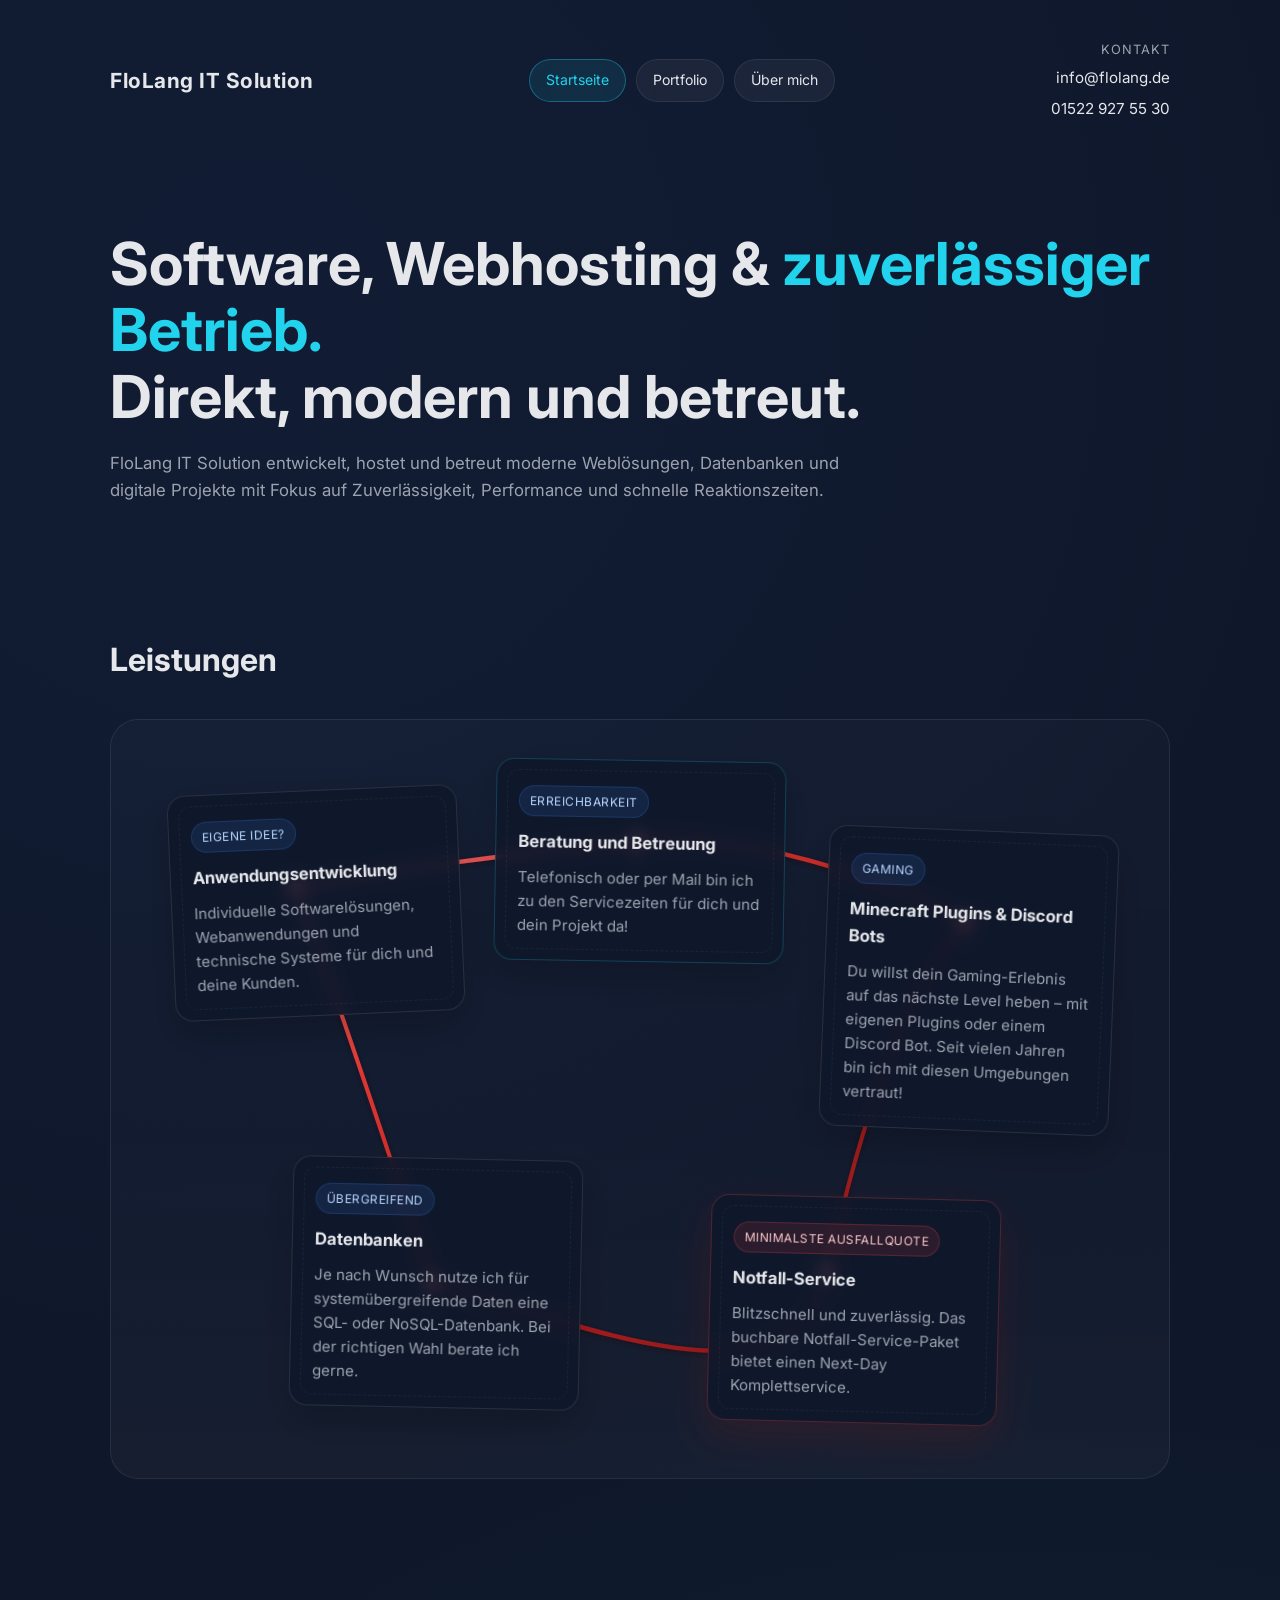
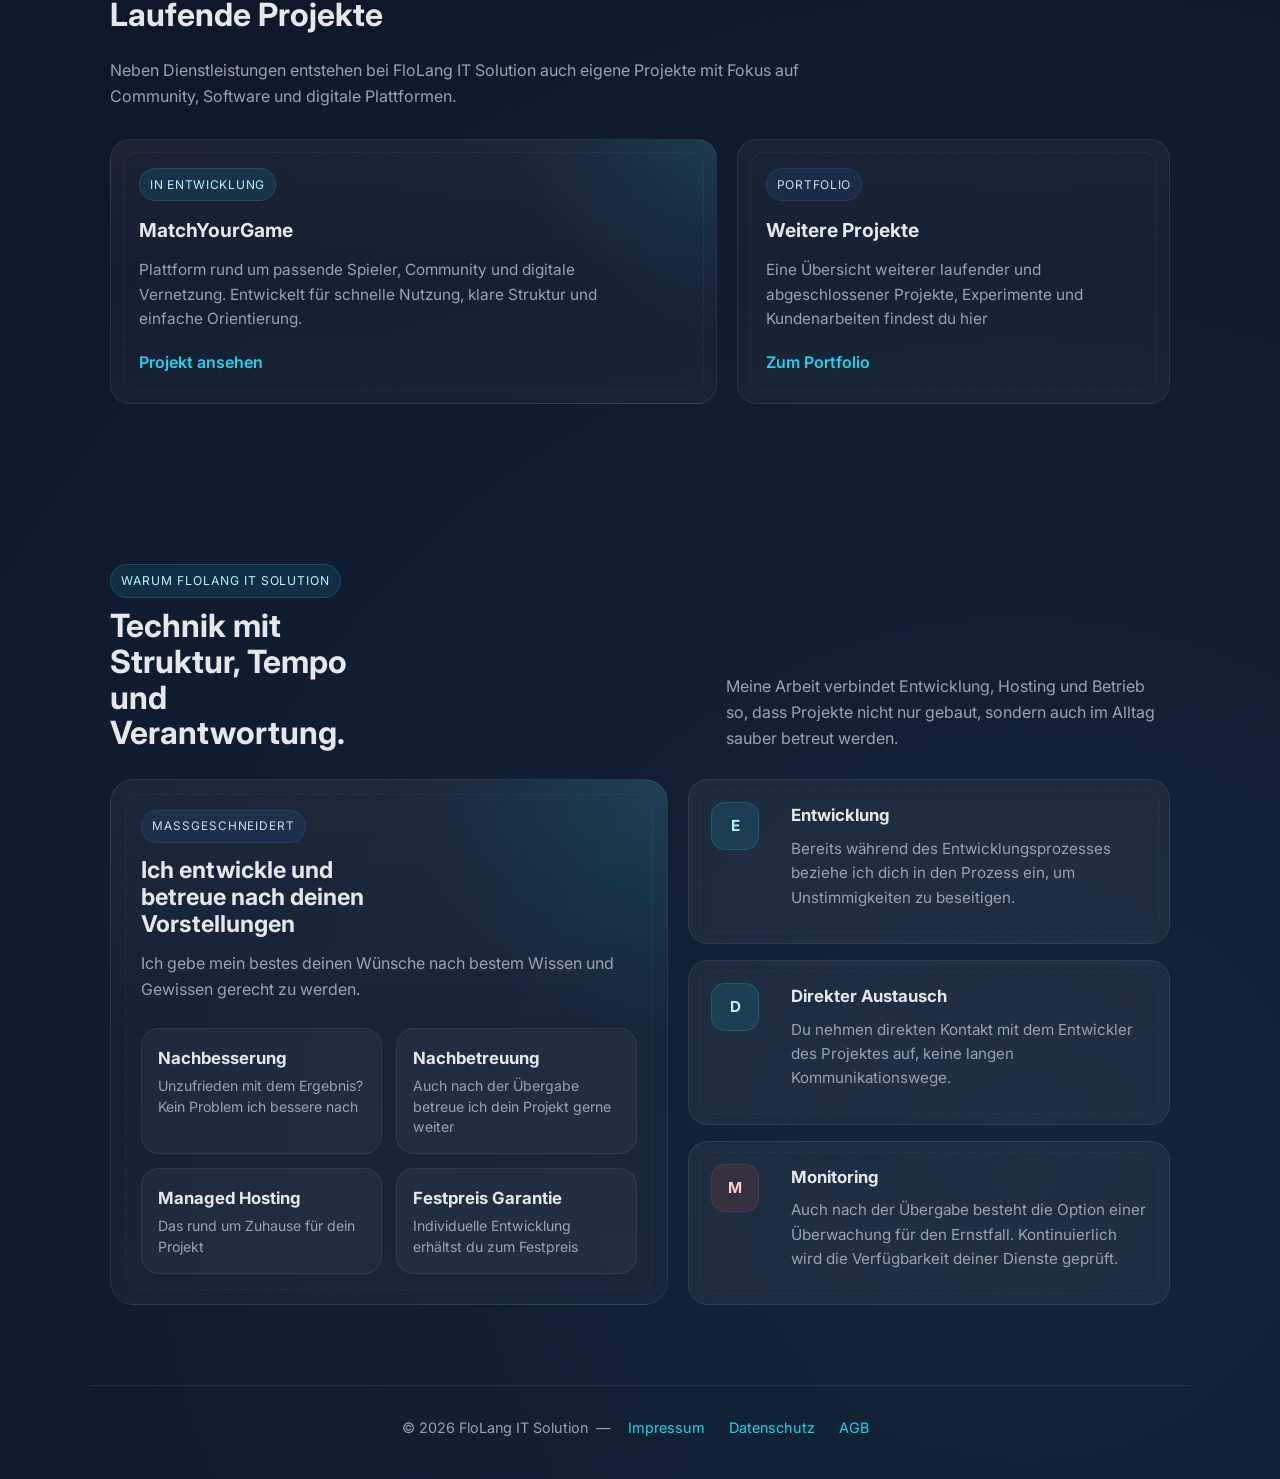
==== index.html @ b7b3dd97 "live version 24.06.2026" ====
<!DOCTYPE html>
<html lang="de" dir="ltr">
<head>
  <meta charset="UTF-8">
  <meta name="theme-color" content="#0f172a">
  <meta name="viewport" content="width=device-width, initial-scale=1.0">
  <meta name="robots" content="index, follow">
  <title>Home - FloLang IT Solution</title>
  <meta name="description" content="Anwendungsentwicklung, Hosting von Webpräsenzen, Datenbankverwaltung, Live-Monitoring, laufende Projekte und Notfall-Service von FloLang IT Solution.">
  <link rel="dns-prefetch" href="//fonts.googleapis.com">
  <link rel="dns-prefetch" href="//fonts.gstatic.com">
  <link rel="preconnect" href="https://fonts.googleapis.com">
  <link rel="preconnect" href="https://fonts.gstatic.com" crossorigin>
  <link href="https://fonts.googleapis.com/css2?family=Inter:wght@300;400;600;700&display=swap" rel="stylesheet">
  <link rel="icon" href="logo.png" type="image/png">
  <link rel="canonical" href="https://www.flolang.de">
  <!-- Open Graph -->
  <meta property="og:type" content="website">
  <meta property="og:url" content="https://www.flolang.de">
  <meta property="og:title" content="Home - FloLang IT Solution">
  <meta property="og:description" content="Anwendungsentwicklung, Hosting von Webpräsenzen, Datenbankverwaltung, Live-Monitoring, laufende Projekte &amp; Notfall-Service von FloLang IT Solution.">
  <meta property="og:image" content="https://www.flolang.de/logo.png">
  <meta property="og:locale" content="de_DE">
  <!-- Twitter Card -->
  <meta name="twitter:card" content="summary_large_image">
  <meta name="twitter:title" content="Home - FloLang IT Solution">
  <meta name="twitter:description" content="Anwendungsentwicklung, Hosting von Webpräsenzen, Datenbankverwaltung, Live-Monitoring, laufende Projekte &amp; Notfall-Service von FloLang IT Solution.">
  <meta name="twitter:image" content="https://www.flolang.de/logo.png">
  <!-- Structured Data -->
  <script type="application/ld+json">
    {"@context":"https://schema.org","@type":"LocalBusiness","name":"FloLang IT Solution","description":"Anwendungsentwicklung, Hosting von Webpräsenzen, Datenbankverwaltung, Live-Monitoring und Notfall-Service.","url":"https://www.flolang.de","logo":"https://www.flolang.de/logo.png","address":{"@type":"PostalAddress","addressCountry":"DE"},"areaServed":"DE","serviceType":["Anwendungsentwicklung","Webhosting","Datenbankverwaltung","Live-Monitoring","IT-Notfall-Service","Discord-Bot","Minecraft-Plugins"]}
  </script>
  <link rel="stylesheet" href="style/main.css">
  <link rel="stylesheet" href="style/index.css">
</head>
<body>
<div class="bg-grid"></div>
<div class="page-shell">
  <header class="site-header">
    <a class="logo" href="index.html">FloLang IT Solution</a>
    <nav class="header-nav">
      <a href="index.html" class="active">Startseite</a>
      <a href="portfolio.html">Portfolio</a>
      <a href="about.html">Über mich</a>
    </nav>
    <div class="header-contact">
      <span>Kontakt</span>
      <a href="mailto:info@flolang.de">info@flolang.de</a>
      <a href="tel:+4915229275530">01522 927 55 30</a>
    </div>
  </header>

  <div class="hero" aria-label="Einleitung">
    <h1>Software, Webhosting &amp; <span>zuverlässiger Betrieb.</span><br>Direkt, modern und betreut.</h1>
    <p>FloLang IT Solution entwickelt, hostet und betreut moderne Weblösungen, Datenbanken und digitale Projekte mit Fokus auf Zuverlässigkeit, Performance und schnelle Reaktionszeiten.</p>
  </div>

  <section class="services-board-section" aria-label="Leistungen">
    <h2>Leistungen</h2>
    <div class="services-board" aria-label="Serviceübersicht im Ermittlungsstil">
      <svg class="board-lines" viewBox="0 0 1200 760" preserveAspectRatio="none" aria-hidden="true">
        <defs>
          <filter id="threadShadow" x="-20%" y="-20%" width="140%" height="140%">
            <feDropShadow dx="0" dy="1.5" stdDeviation="2.2" flood-color="#2a0303" flood-opacity="0.45"/>
          </filter>
          <linearGradient id="threadGradient" x1="0%" y1="0%" x2="100%" y2="100%">
            <stop offset="0%"   stop-color="#ff7a7a"/>
            <stop offset="28%"  stop-color="#e53935"/>
            <stop offset="60%"  stop-color="#b71c1c"/>
            <stop offset="100%" stop-color="#7f1d1d"/>
          </linearGradient>
          <radialGradient id="pinHead" cx="35%" cy="30%" r="70%">
            <stop offset="0%"   stop-color="#fff1f2"/>
            <stop offset="25%"  stop-color="#fecdd3"/>
            <stop offset="55%"  stop-color="#ef4444"/>
            <stop offset="100%" stop-color="#991b1b"/>
          </radialGradient>
          <linearGradient id="pinNeedle" x1="0%" y1="0%" x2="1%" y2="1%">
            <stop offset="0%"   stop-color="#f8fafc"/>
            <stop offset="100%" stop-color="#94a3b8"/>
          </linearGradient>
        </defs>
        <path class="thread" d="M 210 168 C 320 150, 470 132, 598 122 S 865 156, 970 202 C 895 278, 850 406, 812 555 S 515 598, 365 565 C 315 438, 270 310, 210 168"/>
        <g class="pin-node" transform="translate(210,168) rotate(-10)"><ellipse class="pin-shadow" cx="0" cy="18" rx="10" ry="4"/><rect class="pin-metal" x="-1.1" y="7" width="2.2" height="18" rx="2"/><circle class="pin-head" cx="0" cy="0" r="10"/><circle class="pin-highlight" cx="-3" cy="-4" r="3.2"/></g>
        <g class="pin-node" transform="translate(598,122) rotate(8)"><ellipse class="pin-shadow" cx="0" cy="18" rx="10" ry="4"/><rect class="pin-metal" x="-1.1" y="7" width="2.2" height="18" rx="2"/><circle class="pin-head" cx="0" cy="0" r="10"/><circle class="pin-highlight" cx="-3" cy="-4" r="3.2"/></g>
        <g class="pin-node" transform="translate(970,202) rotate(-6)"><ellipse class="pin-shadow" cx="0" cy="18" rx="10" ry="4"/><rect class="pin-metal" x="-1.1" y="7" width="2.2" height="18" rx="2"/><circle class="pin-head" cx="0" cy="0" r="10"/><circle class="pin-highlight" cx="-3" cy="-4" r="3.2"/></g>
        <g class="pin-node" transform="translate(812,555) rotate(12)"><ellipse class="pin-shadow" cx="0" cy="18" rx="10" ry="4"/><rect class="pin-metal" x="-1.1" y="7" width="2.2" height="18" rx="2"/><circle class="pin-head" cx="0" cy="0" r="10"/><circle class="pin-highlight" cx="-3" cy="-4" r="3.2"/></g>
        <g class="pin-node" transform="translate(365,565) rotate(-4)"><ellipse class="pin-shadow" cx="0" cy="18" rx="10" ry="4"/><rect class="pin-metal" x="-1.1" y="7" width="2.2" height="18" rx="2"/><circle class="pin-head" cx="0" cy="0" r="10"/><circle class="pin-highlight" cx="-3" cy="-4" r="3.2"/></g>
      </svg>
      <article class="case-card case-dev">
        <span class="case-tag">Eigene Idee?</span>
        <h3>Anwendungsentwicklung</h3>
        <p>Individuelle Softwarelösungen, Webanwendungen und technische Systeme für dich und deine Kunden.</p>
      </article>
      <article class="case-card case-hosting featured">
        <span class="case-tag">Erreichbarkeit</span>
        <h3>Beratung und Betreuung</h3>
        <p>Telefonisch oder per Mail bin ich zu den Servicezeiten für dich und dein Projekt da!</p>
      </article>
      <article class="case-card case-db">
        <span class="case-tag">Gaming</span>
        <h3>Minecraft Plugins &amp; Discord Bots</h3>
        <p>Du willst dein Gaming-Erlebnis auf das nächste Level heben – mit eigenen Plugins oder einem Discord Bot. Seit vielen Jahren bin ich mit diesen Umgebungen vertraut!</p>
      </article>
      <article class="case-card case-monitoring">
        <span class="case-tag">Übergreifend</span>
        <h3>Datenbanken</h3>
        <p>Je nach Wunsch nutze ich für systemübergreifende Daten eine SQL- oder NoSQL-Datenbank. Bei der richtigen Wahl berate ich gerne.</p>
      </article>
      <article class="case-card case-emergency urgent">
        <span class="case-tag">Minimalste Ausfallquote</span>
        <h3>Notfall-Service</h3>
        <p>Blitzschnell und zuverlässig. Das buchbare Notfall-Service-Paket bietet einen Next-Day Komplettservice.</p>
      </article>
    </div>
  </section>

  <section class="projects-section" aria-label="Projekte">
    <h2>Laufende Projekte</h2>
    <p class="section-intro">Neben Dienstleistungen entstehen bei FloLang IT Solution auch eigene Projekte mit Fokus auf Community, Software und digitale Plattformen.</p>
    <div class="projects-grid">
      <a class="project-card project-featured" href="https://matchyourgame.net" target="_blank" rel="noopener noreferrer">
        <span class="project-badge">In Entwicklung</span>
        <h3>MatchYourGame</h3>
        <p>Plattform rund um passende Spieler, Community und digitale Vernetzung. Entwickelt für schnelle Nutzung, klare Struktur und einfache Orientierung.</p>
        <span class="project-link">Projekt ansehen</span>
      </a>
      <a class="project-card" href="portfolio.html" aria-label="Zum Portfolio">
        <span class="project-badge neutral">Portfolio</span>
        <h3>Weitere Projekte</h3>
        <p>Eine Übersicht weiterer laufender und abgeschlossener Projekte, Experimente und Kundenarbeiten findest du hier</p>
        <span class="project-link">Zum Portfolio</span>
      </a>
    </div>
  </section>

  <section class="why-section" aria-label="Warum FloLang">
    <div class="why-header">
      <div>
        <span class="why-kicker">Warum FloLang IT Solution</span>
        <h2>Technik mit Struktur, Tempo und Verantwortung.</h2>
      </div>
      <p>Meine Arbeit verbindet Entwicklung, Hosting und Betrieb so, dass Projekte nicht nur gebaut, sondern auch im Alltag sauber betreut werden.</p>
    </div>
    <div class="why-layout">
      <article class="why-spotlight">
        <span class="why-spotlight-label">Maßgeschneidert</span>
        <h3>Ich entwickle und betreue nach deinen Vorstellungen</h3>
        <p>Ich gebe mein bestes deinen Wünsche nach bestem Wissen und Gewissen gerecht zu werden.</p>
        <div class="why-metrics">
          <div class="metric-card"><span class="metric-value">Nachbesserung</span><span class="metric-label">Unzufrieden mit dem Ergebnis? Kein Problem ich bessere nach</span></div>
          <div class="metric-card"><span class="metric-value">Nachbetreuung</span><span class="metric-label">Auch nach der Übergabe betreue ich dein Projekt gerne weiter</span></div>
          <div class="metric-card"><span class="metric-value">Managed Hosting</span><span class="metric-label">Das rund um Zuhause für dein Projekt</span></div>
          <div class="metric-card"><span class="metric-value">Festpreis Garantie</span><span class="metric-label">Individuelle Entwicklung erhältst du zum Festpreis</span></div>
        </div>
      </article>
      <div class="why-points">
        <article class="why-card">
          <div class="why-icon">E</div>
          <div><h3>Entwicklung</h3><p>Bereits während des Entwicklungsprozesses beziehe ich dich in den Prozess ein, um Unstimmigkeiten zu beseitigen.</p></div>
        </article>
        <article class="why-card">
          <div class="why-icon">D</div>
          <div><h3>Direkter Austausch</h3><p>Du nehmen direkten Kontakt mit dem Entwickler des Projektes auf, keine langen Kommunikationswege.</p></div>
        </article>
        <article class="why-card">
          <div class="why-icon emergency">M</div>
          <div><h3>Monitoring</h3><p>Auch nach der Übergabe besteht die Option einer Überwachung für den Ernstfall. Kontinuierlich wird die Verfügbarkeit deiner Dienste geprüft.</p></div>
        </article>
      </div>
    </div>
  </section>

  <footer class="site-footer">
    &copy; <span id="year"></span> FloLang IT Solution
    &nbsp;&mdash;&nbsp;
    <a href="impressum.html">Impressum</a>
    <a href="datenschutz.html">Datenschutz</a>
    <a href="agb.html">AGB</a>
  </footer>
</div>
<script>document.getElementById('year').textContent = new Date().getFullYear();</script>
</body>
</html>
---- style/main.css ----
:root {
    --bg: #0f172a;
    --bg-soft: #111827;
    --text: #e5e7eb;
    --muted: #9ca3af;
    --accent: #3b82f6;
    --accent2: #22d3ee;
    --card: rgba(255, 255, 255, 0.05);
    --border: rgba(255, 255, 255, 0.08);
    --danger: #ef4444;
    --danger-soft: rgba(239, 68, 68, 0.16);
}

* { margin: 0; padding: 0; box-sizing: border-box; }

html { scroll-behavior: smooth; }

body {
    font-family: 'Inter', system-ui, sans-serif;
    background:
            radial-gradient(circle at 20% 10%, rgba(59,130,246,0.05), transparent 40%),
            radial-gradient(circle at 80% 90%, rgba(34,211,238,0.08), transparent 50%),
            var(--bg);
    color: var(--text);
    line-height: 1.6;
    min-height: 100vh;
    display: flex;
    flex-direction: column;
}

a { color: inherit; text-decoration: none; }

.bg-grid {
    position: fixed;
    inset: 0;
    pointer-events: none;
    z-index: -1;
    opacity: 0.18;
    will-change: background-position;
    background-image:
            linear-gradient(rgba(255,255,255,0.03) 1px, transparent 1px),
            linear-gradient(90deg, rgba(255,255,255,0.03) 1px, transparent 1px);
    background-size: 40px 40px;
    animation: move 60s linear infinite;
}

@keyframes move {
    from { background-position: 0 0; }
    to   { background-position: 400px 400px; }
}


/* ── Page shell (sticky footer) ── */
.page-shell {
    min-height: 100vh;
    display: flex;
    flex-direction: column;
}

main { flex: 1; }

/* ── Site Header ── */
.site-header {
    width: 100%;
    max-width: 1100px;
    margin: 0 auto;
    padding: 40px 20px 20px;
    display: flex;
    align-items: center;
    justify-content: space-between;
    gap: 20px;
    box-sizing: border-box;
}

.logo {
    font-weight: 700;
    font-size: 1.3rem;
    letter-spacing: 0.5px;
    color: var(--text);
    text-decoration: none;
    flex-shrink: 0;
}

/* ── Header Navigation ── */
.header-nav {
    display: flex;
    justify-content: center;
    flex-wrap: wrap;
    gap: 10px;
    flex-grow: 1;
    margin: 0 32px;
}

.header-nav a {
    padding: 9px 16px;
    border-radius: 999px;
    border: 1px solid var(--border);
    background: var(--card);
    backdrop-filter: blur(8px);
    color: var(--text);
    font-size: 0.88rem;
    transition: all 0.2s ease;
    white-space: nowrap;
}

.header-nav a:hover,
.header-nav a.active {
    border-color: rgba(34, 211, 238, 0.35);
    background: rgba(34, 211, 238, 0.1);
    color: var(--accent2);
}

/* ── Header Contact ── */
.header-contact {
    display: flex;
    flex-direction: column;
    align-items: flex-end;
    text-align: right;
    gap: 6px;
    font-size: 0.95rem;
    color: var(--muted);
    flex-shrink: 0;
}

.header-contact span {
    font-size: 0.8rem;
    text-transform: uppercase;
    letter-spacing: 0.08em;
    color: var(--muted);
}

.header-contact a { color: var(--text); transition: color 0.2s ease; }
.header-contact a:hover { color: var(--accent2); }

/* ── Site Footer ── */
.site-footer {
    width: 100%;
    max-width: 1100px;
    margin: 0 auto;
    padding: 30px 20px 40px;
    text-align: center;
    color: var(--muted);
    font-size: 0.9rem;
    border-top: 1px solid var(--border);
    box-sizing: border-box;
}

.site-footer a { color: var(--accent2); margin: 0 10px; }
.site-footer a:hover { text-decoration: underline; }

/* ── Responsive ── */
@media (max-width: 900px) {
    .site-header { flex-wrap: wrap; }
    .header-nav {
        order: 3;
        flex-basis: 100%;
        margin: 10px 0 0;
        justify-content: center;
    }
}

@media (max-width: 720px) {
    .site-header {
        flex-direction: column;
        align-items: flex-start;
    }
    .header-contact {
        align-items: flex-start;
        text-align: left;
    }
    .header-nav a { padding: 8px 12px; font-size: 0.82rem; }
}
---- style/index.css ----
.hero {
    max-width: 1100px;
    margin: 0 auto;
    padding: 90px 20px 50px;
}

.hero h1 {
    font-size: clamp(2.5rem, 5vw, 3.7rem);
    font-weight: 700;
    margin-bottom: 20px;
    line-height: 1.12;
}

.hero h1 span {
    color: var(--accent2);
}

.hero p {
    max-width: 760px;
    color: var(--muted);
    font-size: 1.05rem;
}

section {
    max-width: 1100px;
    margin: 0 auto;
    padding: 80px 20px;
    width: 100%;
}

h2 { font-size: 2rem; margin-bottom: 18px; }
.section-intro { max-width: 760px; color: var(--muted); margin-bottom: 30px; }

/* ── Services Board ── */
.services-board-section h2 { margin-bottom: 34px; }

.services-board {
    position: relative;
    min-height: 760px;
    border-radius: 28px;
    padding: 30px;
    background: linear-gradient(
            rgba(255, 255, 255, 0.02),
            rgba(255, 255, 255, 0.015),
            rgba(255, 255, 255, 0.03)
    );
    border: 1px solid var(--border);
    overflow: hidden;
    /* Wichtig: kein display:grid hier auf Desktop */
}

.services-board::before {
    content: '';
    position: absolute;
    inset: 0;
    background-image: radial-gradient(rgba(255,255,255,0.03) 1px, transparent 1px);
    background-size: 18px 18px;
    opacity: 0.18;
    pointer-events: none;
}

.board-lines { position: absolute; inset: 0; width: 100%; height: 100%; pointer-events: none; z-index: 1; overflow: visible; }
.thread { fill: none; stroke: url(#threadGradient); stroke-width: 4.5; stroke-linecap: round; stroke-linejoin: round; filter: url(#threadShadow); opacity: 0.96; }
.pin-node { overflow: visible; }
.pin-shadow { fill: rgba(0,0,0,0.22); filter: blur(1px); }
.pin-metal  { fill: url(#pinNeedle); }
.pin-head   { fill: url(#pinHead); stroke: rgba(255,255,255,0.35); stroke-width: 0.9; }
.pin-highlight { fill: rgba(255,255,255,0.55); }

.case-card {
    position: absolute;
    width: 290px;
    min-height: 190px;
    background: rgba(15,23,42,0.84);
    border: 1px solid rgba(255,255,255,0.1);
    border-radius: 18px;
    padding: 26px 22px 22px;
    backdrop-filter: blur(8px);
    box-shadow: 0 16px 35px rgba(0,0,0,0.18);
    z-index: 2;
}

.case-card::before {
    content: '';
    position: absolute;
    inset: 10px;
    border: 1px dashed rgba(255,255,255,0.05);
    border-radius: 12px;
    pointer-events: none;
}

.case-card h3 { margin-bottom: 10px; font-size: 1.05rem; }
.case-card p  { color: var(--muted); font-size: 0.94rem; max-width: 32ch; }

.case-tag {
    display: inline-block;
    margin-bottom: 12px;
    padding: 5px 10px;
    border-radius: 999px;
    background: rgba(59,130,246,0.12);
    border: 1px solid rgba(59,130,246,0.2);
    color: #b9d7ff;
    font-size: 0.75rem;
    letter-spacing: 0.04em;
    text-transform: uppercase;
}

.featured { transform: rotate(-1.2deg); border-color: rgba(34,211,238,0.22); }
.urgent   { transform: rotate(1.4deg); border-color: rgba(239,68,68,0.28); box-shadow: 0 16px 38px rgba(127,29,29,0.22); }
.urgent .case-tag { background: rgba(239,68,68,0.12); border-color: rgba(239,68,68,0.25); color: #fecaca; }

.case-dev       { top: 70px;    left: 60px;  transform: rotate(-2.5deg); }
.case-hosting   { top: 40px;    left: 50%;   transform: translateX(-50%) rotate(1deg); }
.case-db        { top: 110px;   right: 55px; transform: rotate(2.3deg); }
.case-monitoring{ bottom: 70px; left: 180px; transform: rotate(1.2deg); }
.case-emergency { bottom: 55px; right: 170px; }

/* ── Projects ── */
.projects-section { padding-top: 30px; }

.projects-grid { display: grid; grid-template-columns: 1.4fr 1fr; gap: 20px; }

.project-card {
    position: relative;
    display: block;
    color: var(--text);
    background: linear-gradient(180deg, rgba(255,255,255,0.04), rgba(255,255,255,0.025), rgba(255,255,255,0.03));
    border: 1px solid var(--border);
    border-radius: 20px;
    padding: 28px;
    overflow: hidden;
    transition: transform 0.2s ease, border-color 0.2s ease, box-shadow 0.2s ease;
}

.project-card::before {
    content: '';
    position: absolute;
    inset: 0;
    background: linear-gradient(90deg, transparent 0%, rgba(34,211,238,0.06) 50%, transparent 100%);
    opacity: 0;
    transition: opacity 0.2s ease;
}

.project-card::after {
    content: '';
    position: absolute;
    inset: 12px;
    border: 1px dashed rgba(255,255,255,0.06);
    border-radius: 14px;
    pointer-events: none;
}

.project-card:hover { transform: translateY(-4px); border-color: rgba(34,211,238,0.28); box-shadow: 0 16px 35px rgba(0,0,0,0.2); }
.project-card:hover::before { opacity: 1; }
.project-card h3 { position: relative; z-index: 1; margin-bottom: 12px; font-size: 1.2rem; }
.project-card p  { position: relative; z-index: 1; color: var(--muted); max-width: 48ch; font-size: 0.96rem; }

.project-badge {
    position: relative; z-index: 1;
    display: inline-block;
    margin-bottom: 14px;
    padding: 6px 10px;
    border-radius: 999px;
    font-size: 0.75rem;
    text-transform: uppercase;
    letter-spacing: 0.06em;
    background: rgba(34,211,238,0.1);
    border: 1px solid rgba(34,211,238,0.18);
    color: #b7f3ff;
}

.project-badge.neutral { background: rgba(59,130,246,0.1); border-color: rgba(59,130,246,0.18); color: #c7dcff; }
.project-link { position: relative; z-index: 1; display: inline-block; margin-top: 18px; color: var(--accent2); font-weight: 600; }
.project-featured { background: radial-gradient(circle at top right, rgba(34,211,238,0.12), transparent 30%), linear-gradient(180deg, rgba(255,255,255,0.05), rgba(255,255,255,0.025), rgba(255,255,255,0.03)); }

/* ── Why section ── */
.why-section { position: relative; }

.why-header { display: grid; grid-template-columns: 1.2fr 0.9fr; gap: 24px; align-items: end; margin-bottom: 28px; }

.why-kicker {
    display: inline-block; margin-bottom: 10px; padding: 6px 10px;
    border-radius: 999px; font-size: 0.76rem; text-transform: uppercase; letter-spacing: 0.08em;
    color: #b7f3ff; background: rgba(34,211,238,0.1); border: 1px solid rgba(34,211,238,0.18);
}

.why-header h2 { margin-bottom: 0; max-width: 12ch; line-height: 1.12; }
.why-header p  { color: var(--muted); max-width: 52ch; }

.why-layout { display: grid; grid-template-columns: 1.1fr 0.95fr; gap: 20px; }

.why-spotlight,
.why-card {
    position: relative; overflow: hidden;
    background: var(--card); border: 1px solid var(--border); backdrop-filter: blur(8px);
}

.why-spotlight {
    border-radius: 24px; padding: 30px; min-height: 100%;
    background: radial-gradient(circle at top right, rgba(34,211,238,0.12), transparent 34%),
    linear-gradient(180deg, rgba(255,255,255,0.05), rgba(255,255,255,0.025), rgba(255,255,255,0.03));
}

.why-spotlight::after {
    content: ''; position: absolute; inset: 14px;
    border: 1px dashed rgba(255,255,255,0.06); border-radius: 16px; pointer-events: none;
}

.why-spotlight-label {
    position: relative; z-index: 1; display: inline-block; margin-bottom: 14px;
    padding: 6px 10px; border-radius: 999px; font-size: 0.74rem; text-transform: uppercase;
    letter-spacing: 0.08em; color: #c7dcff; background: rgba(59,130,246,0.1); border: 1px solid rgba(59,130,246,0.18);
}

.why-spotlight h3 { position: relative; z-index: 1; font-size: 1.45rem; line-height: 1.15; margin-bottom: 14px; max-width: 16ch; }
.why-spotlight p  { position: relative; z-index: 1; color: var(--muted); max-width: 48ch; }

.why-metrics {
    position: relative; z-index: 1;
    display: grid; grid-template-columns: repeat(2, minmax(0,1fr)); gap: 14px; margin-top: 26px;
}

.metric-card { padding: 16px; border-radius: 18px; background: rgba(255,255,255,0.04); border: 1px solid rgba(255,255,255,0.07); }
.metric-value { display: block; font-size: 1.05rem; font-weight: 700; color: var(--text); margin-bottom: 4px; }
.metric-label { display: block; color: var(--muted); font-size: 0.88rem; line-height: 1.45; }

.why-points { display: grid; gap: 16px; }

.why-card {
    display: grid; grid-template-columns: 64px 1fr; gap: 16px; align-items: start;
    border-radius: 20px; padding: 22px;
    transition: transform 0.2s ease, border-color 0.2s ease, box-shadow 0.2s ease;
}

.why-card::after {
    content: ''; position: absolute; inset: 10px;
    border: 1px dashed rgba(255,255,255,0.05); border-radius: 14px; pointer-events: none;
}

.why-card:hover { transform: translateY(-3px); border-color: rgba(34,211,238,0.2); box-shadow: 0 12px 28px rgba(0,0,0,0.18); }

.why-icon {
    width: 48px; height: 48px; border-radius: 14px;
    display: flex; align-items: center; justify-content: center;
    font-weight: 700; font-size: 0.95rem;
    color: #b7f3ff; background: rgba(34,211,238,0.1); border: 1px solid rgba(34,211,238,0.18);
}

.why-icon.emergency { color: #fecaca; background: rgba(239,68,68,0.12); border-color: rgba(239,68,68,0.2); }
.why-card h3 { margin-bottom: 8px; font-size: 1.05rem; }
.why-card p  { color: var(--muted); font-size: 0.95rem; }

footer {
    border-top: 1px solid var(--border);
    padding: 30px 20px 24px;
    text-align: center;
    color: var(--muted);
    font-size: 0.9rem;
}

footer a { color: var(--accent2); text-decoration: none; margin: 0 10px; }

@media (max-width: 1050px) { .why-header, .why-layout { grid-template-columns: 1fr; } }

@media (max-width: 720px) {
    .services-board { min-height: auto; display: grid; grid-template-columns: 1fr; gap: 20px; padding: 24px; }
    .board-lines { display: none; }
    .case-card { position: relative !important; top: auto !important; right: auto !important; left: auto !important; bottom: auto !important; transform: none !important; width: 100%; min-height: 180px; }
    .projects-grid { grid-template-columns: 1fr; }
    .hero { padding: 70px 20px 40px; }
    h2 { font-size: 1.7rem; }
    .hero h1 { font-size: 2.35rem; }
}
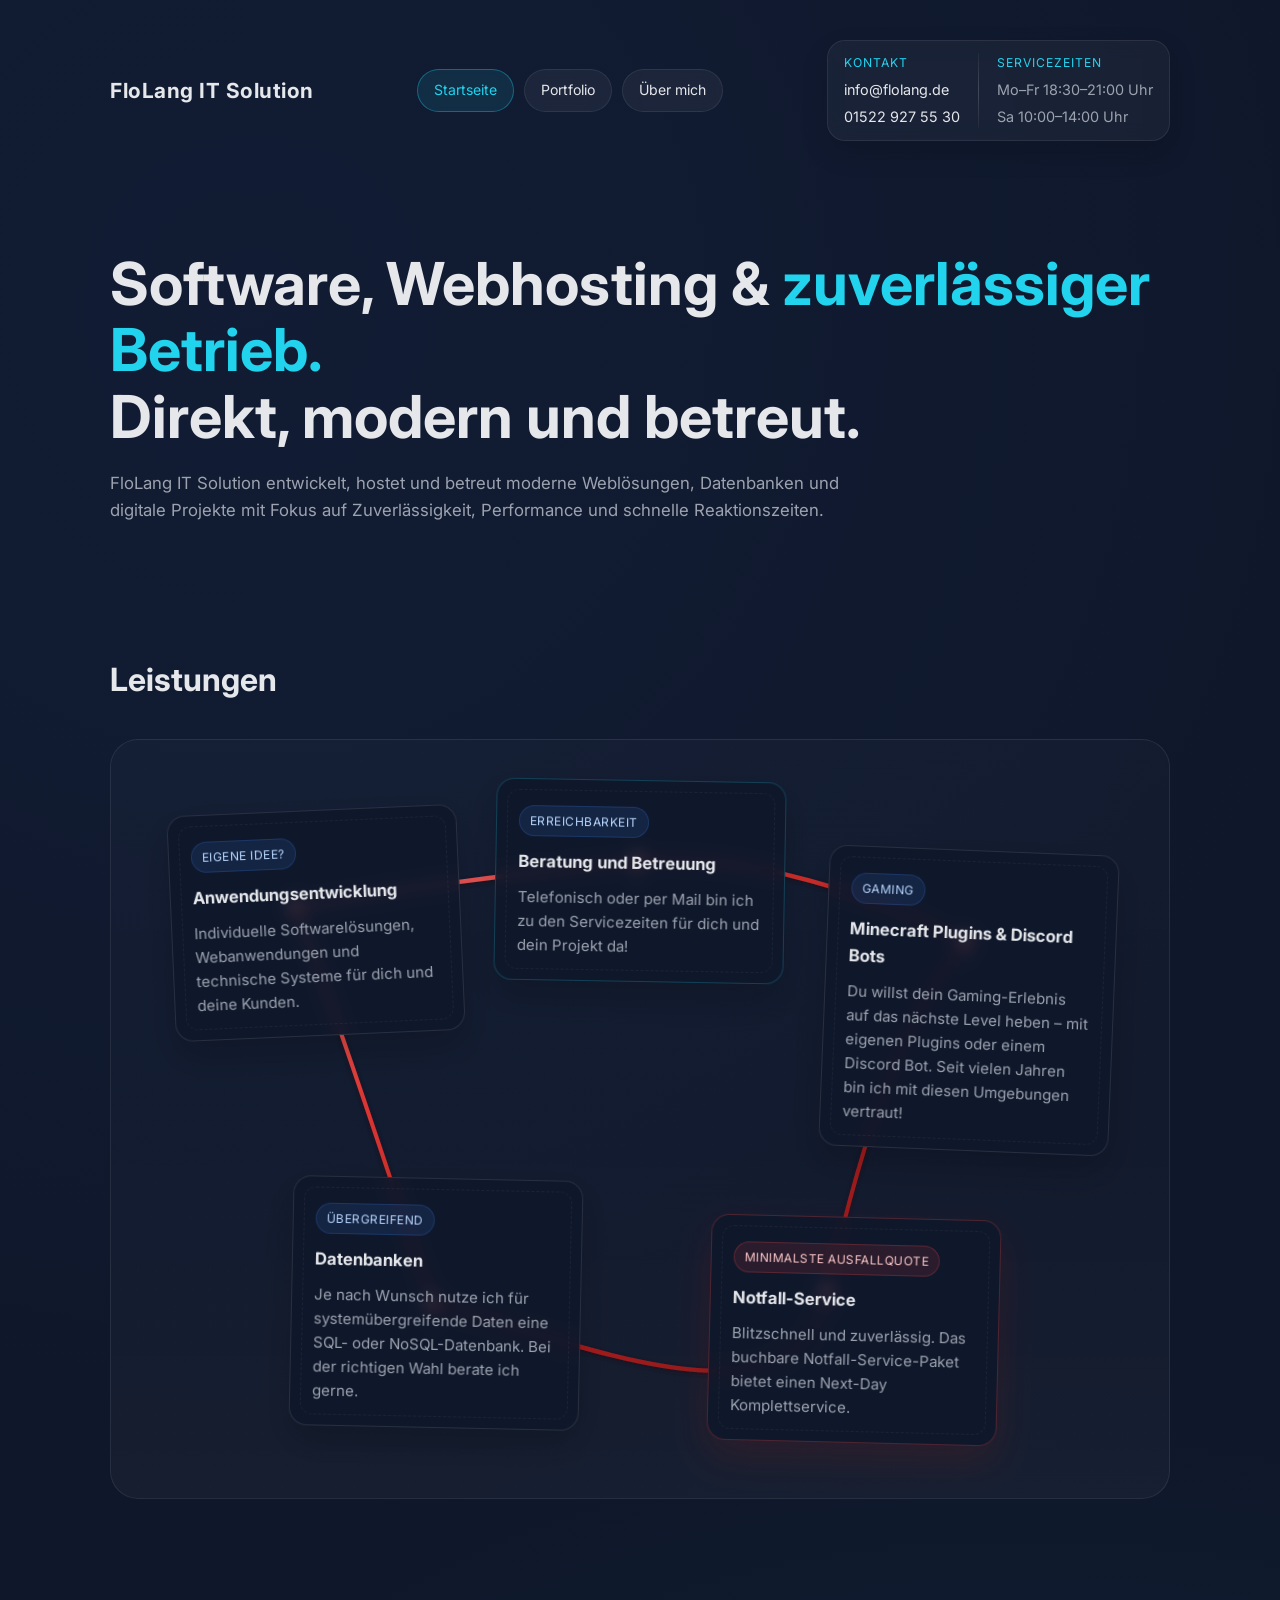
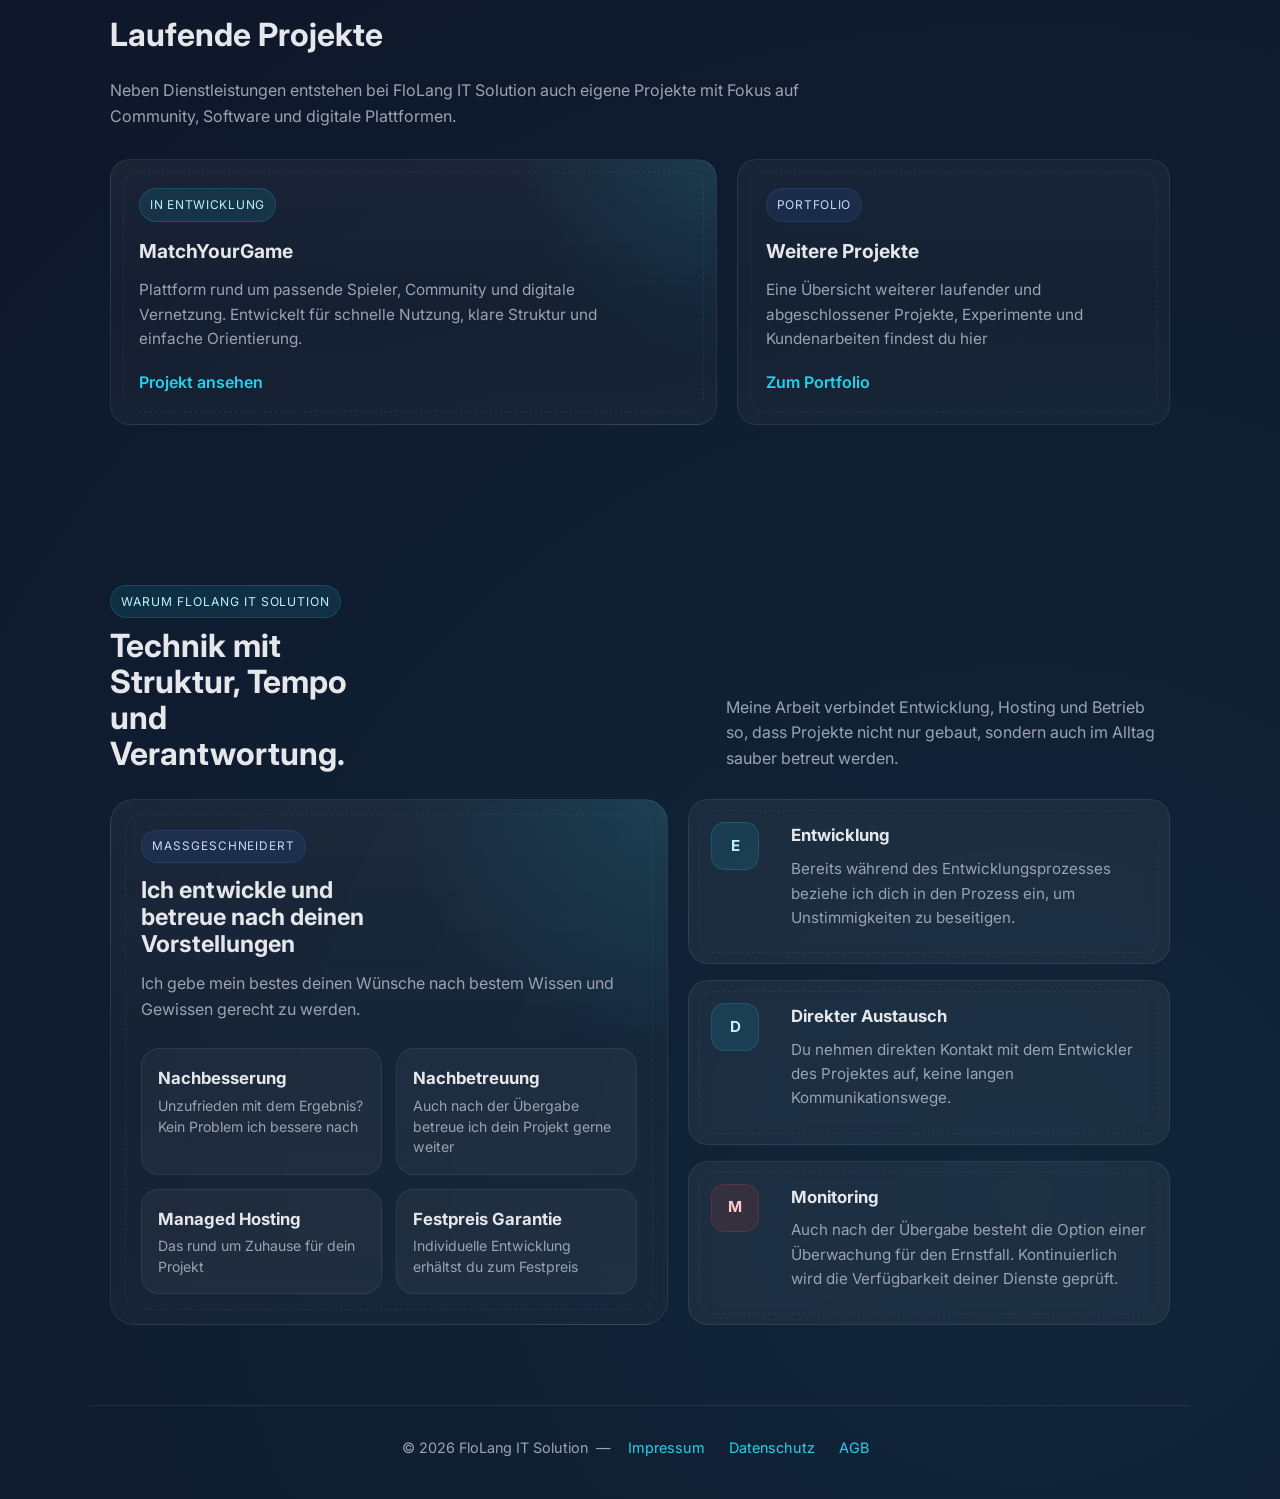
==== commit 5dfcc5c0: "added service hours" ====
--- a/index.html
+++ b/index.html
@@ -43,10 +43,20 @@
       <a href="portfolio.html">Portfolio</a>
       <a href="about.html">Über mich</a>
     </nav>
-    <div class="header-contact">
-      <span>Kontakt</span>
-      <a href="mailto:info@flolang.de">info@flolang.de</a>
-      <a href="tel:+4915229275530">01522 927 55 30</a>
+    <div class="header-contact-box">
+      <div class="header-contact-col">
+        <span>Kontakt</span>
+        <a href="mailto:info@flolang.de">info@flolang.de</a>
+        <a href="tel:+4915229275530">01522 927 55 30</a>
+      </div>
+
+      <div class="header-contact-divider" aria-hidden="true"></div>
+
+      <div class="header-contact-col">
+        <span>Servicezeiten</span>
+        <p>Mo–Fr 18:30–21:00 Uhr</p>
+        <p>Sa 10:00–14:00 Uhr</p>
+      </div>
     </div>
   </header>
 
--- a/style/main.css
+++ b/style/main.css
@@ -110,27 +110,66 @@
     color: var(--accent2);
 }
 
-/* ── Header Contact ── */
-.header-contact {
+.header-contact-box {
+    display: flex;
+    align-items: stretch;
+    gap: 18px;
+    padding: 12px 16px;
+    border: 1px solid var(--border);
+    border-radius: 18px;
+    background: rgba(255, 255, 255, 0.04);
+    backdrop-filter: blur(10px);
+    box-shadow: 0 12px 28px rgba(0, 0, 0, 0.14);
+    flex-shrink: 0;
+}
+
+.header-contact-col {
     display: flex;
     flex-direction: column;
-    align-items: flex-end;
-    text-align: right;
+    justify-content: center;
     gap: 6px;
-    font-size: 0.95rem;
-    color: var(--muted);
-    flex-shrink: 0;
-}
-
-.header-contact span {
-    font-size: 0.8rem;
+    min-width: 0;
+}
+
+.header-contact-col span {
+    font-size: 0.76rem;
     text-transform: uppercase;
     letter-spacing: 0.08em;
+    color: var(--accent2);
+    margin-bottom: 2px;
+}
+
+.header-contact-col a,
+.header-contact-col p {
+    margin: 0;
+    font-size: 0.9rem;
+    color: var(--text);
+    line-height: 1.45;
+    white-space: nowrap;
+}
+
+.header-contact-col p {
     color: var(--muted);
 }
 
-.header-contact a { color: var(--text); transition: color 0.2s ease; }
-.header-contact a:hover { color: var(--accent2); }
+.header-contact-col a {
+    transition: color 0.2s ease;
+}
+
+.header-contact-col a:hover {
+    color: var(--accent2);
+}
+
+.header-contact-divider {
+    width: 1px;
+    align-self: stretch;
+    background: linear-gradient(
+            to bottom,
+            rgba(255,255,255,0.04),
+            rgba(255,255,255,0.18),
+            rgba(255,255,255,0.04)
+    );
+}
 
 /* ── Site Footer ── */
 .site-footer {
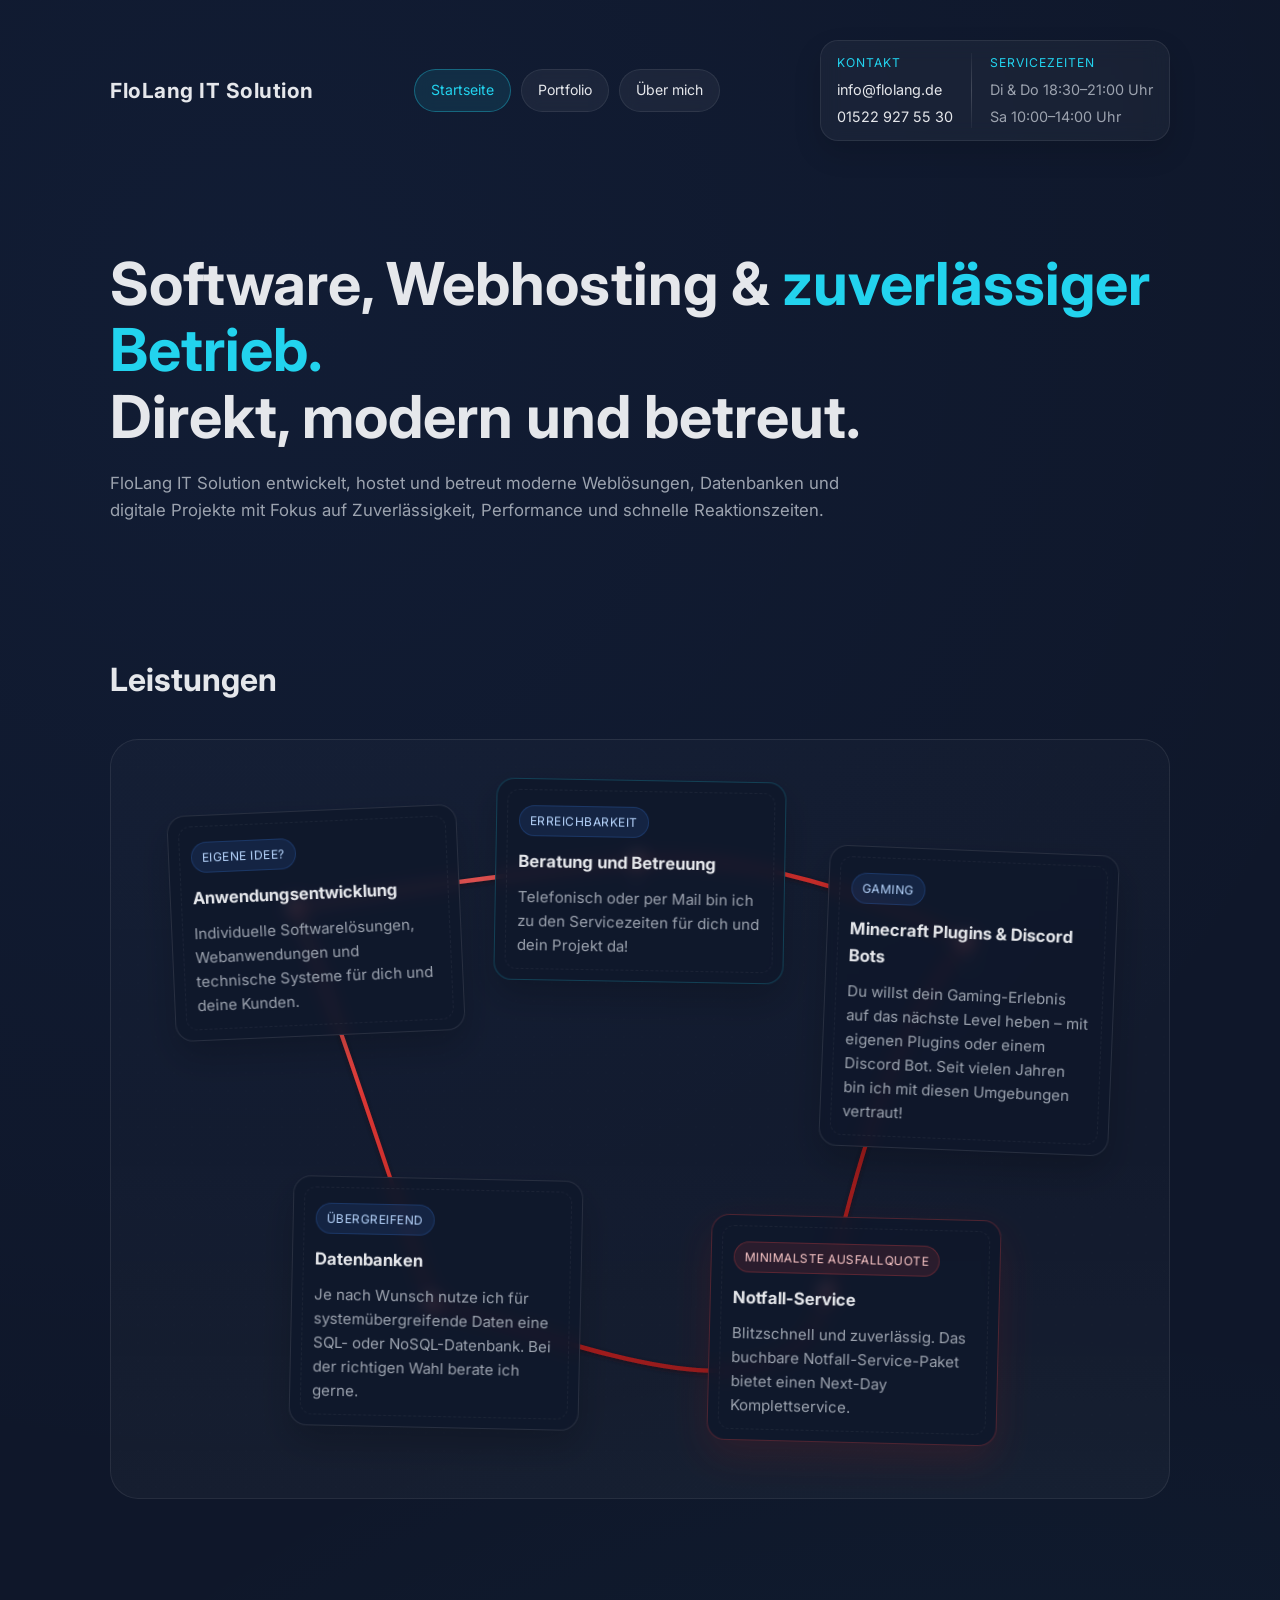
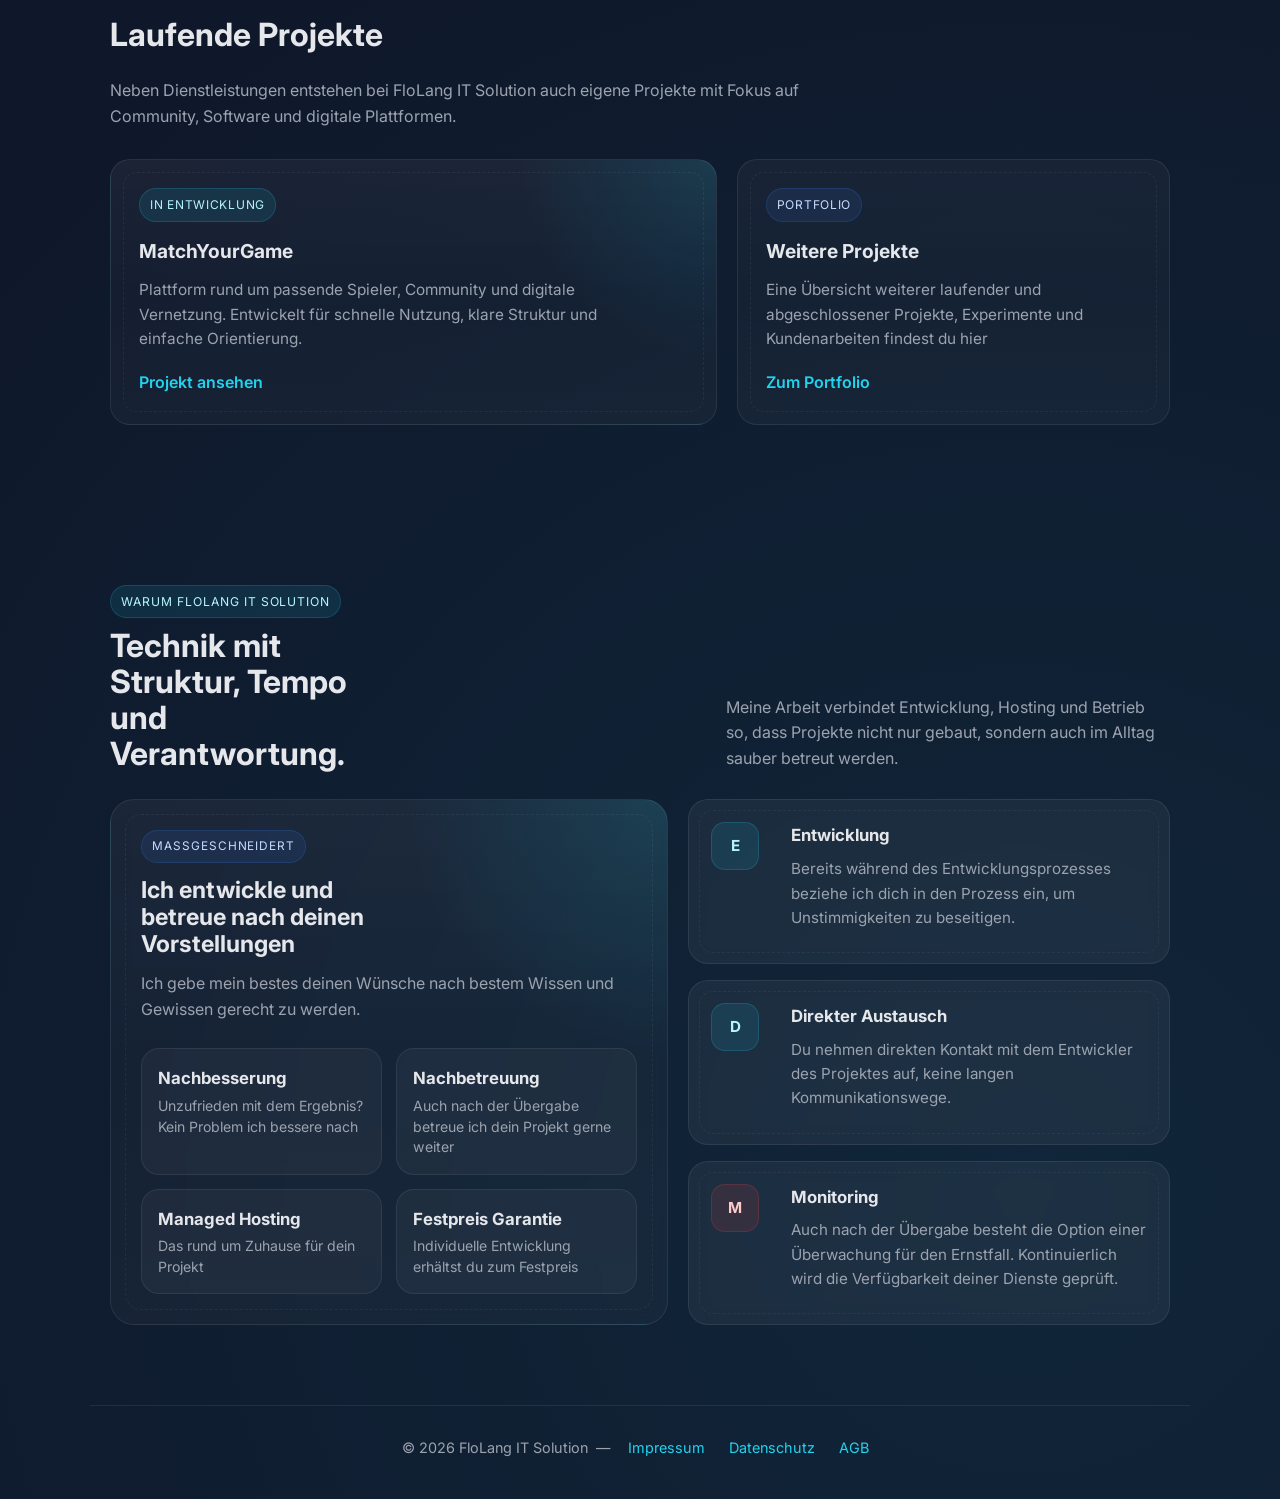
==== commit 687de758: "changed service hours" ====
--- a/index.html
+++ b/index.html
@@ -54,7 +54,7 @@
 
       <div class="header-contact-col">
         <span>Servicezeiten</span>
-        <p>Mo–Fr 18:30–21:00 Uhr</p>
+        <p>Di & Do 18:30–21:00 Uhr</p>
         <p>Sa 10:00–14:00 Uhr</p>
       </div>
     </div>
